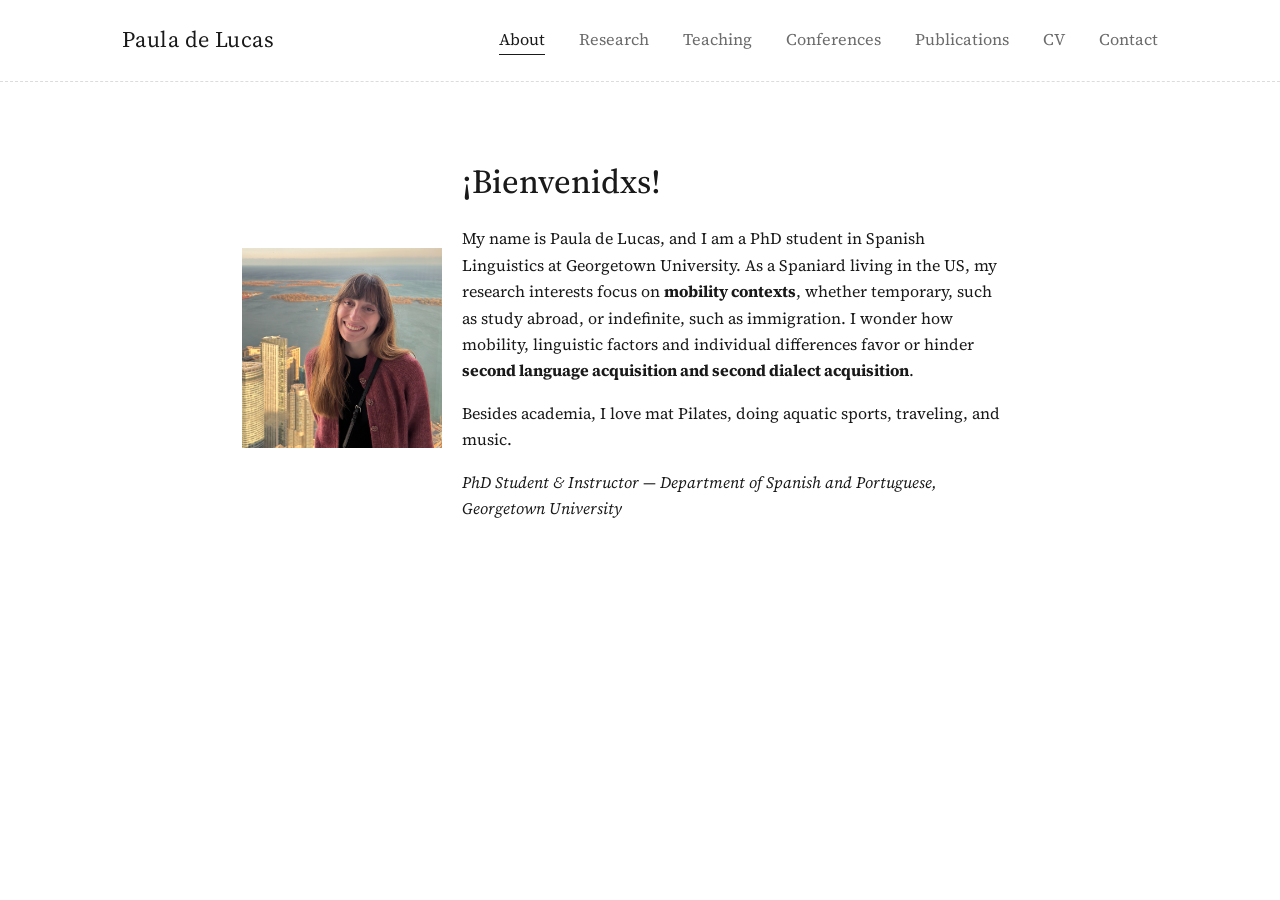
==== index.html @ e46f00f1 "Update index.html" ====
<!DOCTYPE html>
<html lang="es">
<head>
<meta charset="UTF-8">
<meta name="viewport" content="width=device-width, initial-scale=1.0">
<title>Paula de Lucas — Perfil académico</title>
<link rel="preconnect" href="https://fonts.googleapis.com">
<link rel="preconnect" href="https://fonts.gstatic.com" crossorigin>
<link href="https://fonts.googleapis.com/css2?family=Source+Serif+4:ital,wght@0,400;0,500;0,600;1,400&display=swap" rel="stylesheet">
<link rel="stylesheet" href="style.css">
</head>
<body>

<header class="topbar">
  <div class="topbar-inner">
    <a href="index.html" class="brand">Paula de Lucas</a>
    <nav class="nav">
      <a href="index.html" class="active">About</a>
      <a href="research.html">Research</a>
      <a href="teaching.html">Teaching</a>
      <a href="conferences.html">Conferences</a>
      <a href="publications.html">Publications</a>
      <a href="cv.html">CV</a>
      <a href="contact.html">Contact</a>
    </nav>
    <button class="nav-toggle" aria-label="Abrir menú" aria-expanded="false">
      <span></span><span></span><span></span>
    </button>
  </div>
</header>

<main>

  <section id="about" class="section about">
    <div class="about-grid">
      <img class="portrait" src="images/Foto-perfil.png" alt="Foto de perfil">
      <div class="about-text">
        <h1>¡Bienvenidxs!</h1>
        <p>
          My name is Paula de Lucas, and I am a PhD student in Spanish Linguistics at Georgetown University. As a Spaniard living in the US, my research interests focus on <b>mobility contexts</b>, whether temporary, such as study abroad, or indefinite, such as immigration. I wonder how mobility, linguistic factors and individual differences favor or hinder <b>second language acquisition and second dialect acquisition</b>.
        </p>
        <p>
        Besides academia, I love mat Pilates, doing aquatic sports, traveling, and music. 
          </p>
        <p class="role">PhD Student & Instructor — Department of Spanish and Portuguese, Georgetown University</p>
      </div>
    </div>
  </section>

<footer class="footer">
  <span id="last-updated"></span>
</footer>

<script src="script.js"></script>
</body>
</html>
---- style.css ----
:root {
  --ink: #1a1a1a;
  --muted: #6b6b6b;
  --line: #dcdcdc;
  --bg: #ffffff;
  --accent: #7b2d26;
  --max-width: 860px;
}

* { box-sizing: border-box; }

html { scroll-behavior: smooth; }

body {
  margin: 0;
  background: var(--bg);
  color: var(--ink);
  font-family: "Source Serif 4", Georgia, "Times New Roman", serif;
  line-height: 1.65;
  -webkit-font-smoothing: antialiased;
}

a {
  color: inherit;
  text-decoration: none;
}

/* ---------- Top bar ---------- */

.topbar {
  position: sticky;
  top: 0;
  background: var(--bg);
  z-index: 10;
  border-bottom: 1px dashed var(--line);
}

.topbar-inner {
  max-width: 1100px;
  margin: 0 auto;
  padding: 22px 32px;
  display: flex;
  align-items: center;
  justify-content: space-between;
}

.brand {
  font-size: 1.4rem;
  letter-spacing: 0.02em;
}

.nav {
  display: flex;
  gap: 34px;
}

.nav a {
  color: var(--muted);
  font-size: 1.02rem;
  padding-bottom: 2px;
  border-bottom: 1px solid transparent;
  transition: color 0.15s ease, border-color 0.15s ease;
}

.nav a:hover,
.nav a:focus-visible,
.nav a.active {
  color: var(--ink);
  border-color: var(--ink);
}

.nav-toggle {
  display: none;
  flex-direction: column;
  gap: 5px;
  background: none;
  border: none;
  cursor: pointer;
  padding: 4px;
}

.nav-toggle span {
  width: 22px;
  height: 1.5px;
  background: var(--ink);
}

/* ---------- Sections ---------- */

.section {
  max-width: var(--max-width);
  margin: 0 auto;
  padding: 72px 32px;
  border-bottom: 1px dashed var(--line);
}

.section:last-of-type {
  border-bottom: none;
}

.section h2 {
  font-size: 1.7rem;
  font-weight: 500;
  margin: 0 0 24px;
}

.section p {
  color: var(--ink);
  max-width: 68ch;
}

/* About */

.about-grid {
  display: grid;
  grid-template-columns: 180px 1fr;
  gap: 40px;
  align-items: center;
}

.portrait {
  width: 200px;
  height: 200px;
  background: linear-gradient(160deg, #e4e4e4, #cfcfcf);
  object-fit: cover;
  display: block;
}

.about-text h1 {
  font-size: 2.1rem;
  font-weight: 500;
  margin: 0 0 6px;
}

.role {
  color: var(--muted);
  font-style: italic;
  margin-top: 0;
  margin-bottom: 20px;
}

/* Research */

.research {
  max-width: none;
  padding-left: 32px;
  padding-right: 32px;
}

.research h2,
.research > p {
  max-width: var(--max-width);
  margin-left: auto;
  margin-right: auto;
}

.cards {
  grid-template-columns: repeat(2, 1fr);
  display: grid;
  gap: 32px;
  margin-top: 40px;
  padding-left: 32px;
  padding-right: 32px;
}

.card {
   grid-template-columns: repeat(2, 1fr);
  border-top: 2px solid var(--accent);
  padding-top: 18px;
  padding-left: 32px;
  padding-right: 32px;
}

.card h3 {
   grid-template-columns: repeat(2, 1fr);
  font-size: 1.15rem;
  font-weight: 600;
  color: var(--accent);
  margin: 0 0 10px;
  padding-left: 32px;
  padding-right: 32px;
}

.card p {
  color: var(--ink);
  font-size: 1rem;
}

.card em {
  font-style: italic;
}

/* Lists (teaching, conferences, publications) */

.list {
  list-style: none;
  margin: 0;
  padding: 0;
}

.list li {
  display: flex;
  flex-direction: column;
  padding: 18px 0;
  border-top: 1px solid var(--line);
}

.list li:last-child {
  border-bottom: 1px solid var(--line);
}

.list-title {
  font-size: 1.05rem;
}

.list-meta {
  color: var(--muted);
  font-size: 0.92rem;
  margin-top: 4px;
}

.list.numbered {
  counter-reset: pub;
}

.list.numbered li {
  padding-left: 34px;
  position: relative;
}

.list.numbered li::before {
  counter-increment: pub;
  content: "[" counter(pub) "]";
  position: absolute;
  left: 0;
  color: var(--muted);
  font-size: 0.9rem;
}

/* Conferences gallery */

.conferences {
  max-width: none;
  padding-left: 32px;
  padding-right: 32px;
}

.conferences h2 {
  max-width: var(--max-width);
  margin-left: auto;
  margin-right: auto;
}

.gallery {
  display: flex;
  gap: 24px;
  overflow-x: auto;
  scroll-snap-type: x proximity;
  padding-bottom: 16px;
  max-width: 1100px;
  margin: 0 auto;
  scrollbar-color: var(--line) transparent;
}

.gallery::-webkit-scrollbar {
  height: 6px;
}

.gallery::-webkit-scrollbar-thumb {
  background: var(--line);
}

.gallery-card {
  flex: 0 0 300px;
  scroll-snap-align: start;
  border: 1px solid var(--line);
  display: flex;
  flex-direction: column;
  background: var(--bg);
}

.gallery-image {
  width: 100%;
  aspect-ratio: 16 / 10;
  background: #d8d8d8;
  overflow: hidden;
}

.gallery-image img {
  width: 100%;
  height: 100%;
  object-fit: cover;
  display: block;
}

.gallery-body {
  padding: 20px;
  display: flex;
  flex-direction: column;
  gap: 8px;
  flex: 1;
}

.gallery-body h3 {
  font-size: 1.3rem;
  font-weight: 500;
  color: var(--accent);
  margin: 0;
}

.gallery-subtitle {
  color: var(--muted);
  font-size: 0.85rem;
  font-style: italic;
  margin: 0;
}

.gallery-desc {
  font-size: 0.92rem;
  color: var(--ink);
  margin: 0;
  flex: 1;
}

.btn {
  align-self: flex-start;
  background: var(--accent);
  color: #ffffff;
  padding: 10px 18px;
  font-size: 0.92rem;
  margin-top: 8px;
  border: 1px solid var(--accent);
  transition: background 0.15s ease, color 0.15s ease;
}

.btn:hover,
.btn:focus-visible {
  background: #5f221c;
}

/* CV */

.cv-link {
  display: inline-block;
  margin-top: 8px;
  border-bottom: 1px solid var(--ink);
  padding-bottom: 2px;
}

.find-me {
  display: flex;
  align-items: center;
  flex-wrap: wrap;
  gap: 20px;
  margin-top: 48px;
}

.find-me-label {
  color: var(--accent);
  font-size: 1.1rem;
}

.find-me-buttons {
  display: flex;
  flex-wrap: wrap;
  gap: 16px;
}

.btn-pill {
  background: var(--accent);
  color: #ffffff;
  padding: 12px 22px;
  border-radius: 6px;
  font-size: 0.95rem;
  border: 1px solid var(--accent);
  transition: background 0.15s ease;
}

.btn-pill:hover,
.btn-pill:focus-visible {
  background: #5f221c;
}

/* Contact */

.contact p {
  margin-bottom: 18px;
}

/* Contact */
 
.contact p {
  margin-bottom: 18px;
}
 

/* ---------- Footer / date bar ---------- */

.footer {
  text-align: center;
  padding: 22px 32px 40px;
  color: var(--muted);
  font-size: 0.88rem;
}

/* ---------- Responsive ---------- */

@media (max-width: 720px) {
  .nav {
    position: absolute;
    top: 100%;
    left: 0;
    right: 0;
    background: var(--bg);
    border-bottom: 1px dashed var(--line);
    flex-direction: column;
    gap: 0;
    display: none;
  }

  .nav.open {
    display: flex;
  }

  .nav a {
    padding: 14px 32px;
    border-bottom: 1px solid var(--line);
  }

  .nav-toggle {
    display: flex;
  }

  .about-grid {
    grid-template-columns: 1fr;
  }

  .portrait {
    width: 120px;
    height: 120px;
  }

  .cards {
    grid-template-columns: 1fr;
    gap: 24px;
  }
}

@media (prefers-reduced-motion: reduce) {
  html { scroll-behavior: auto; }
}
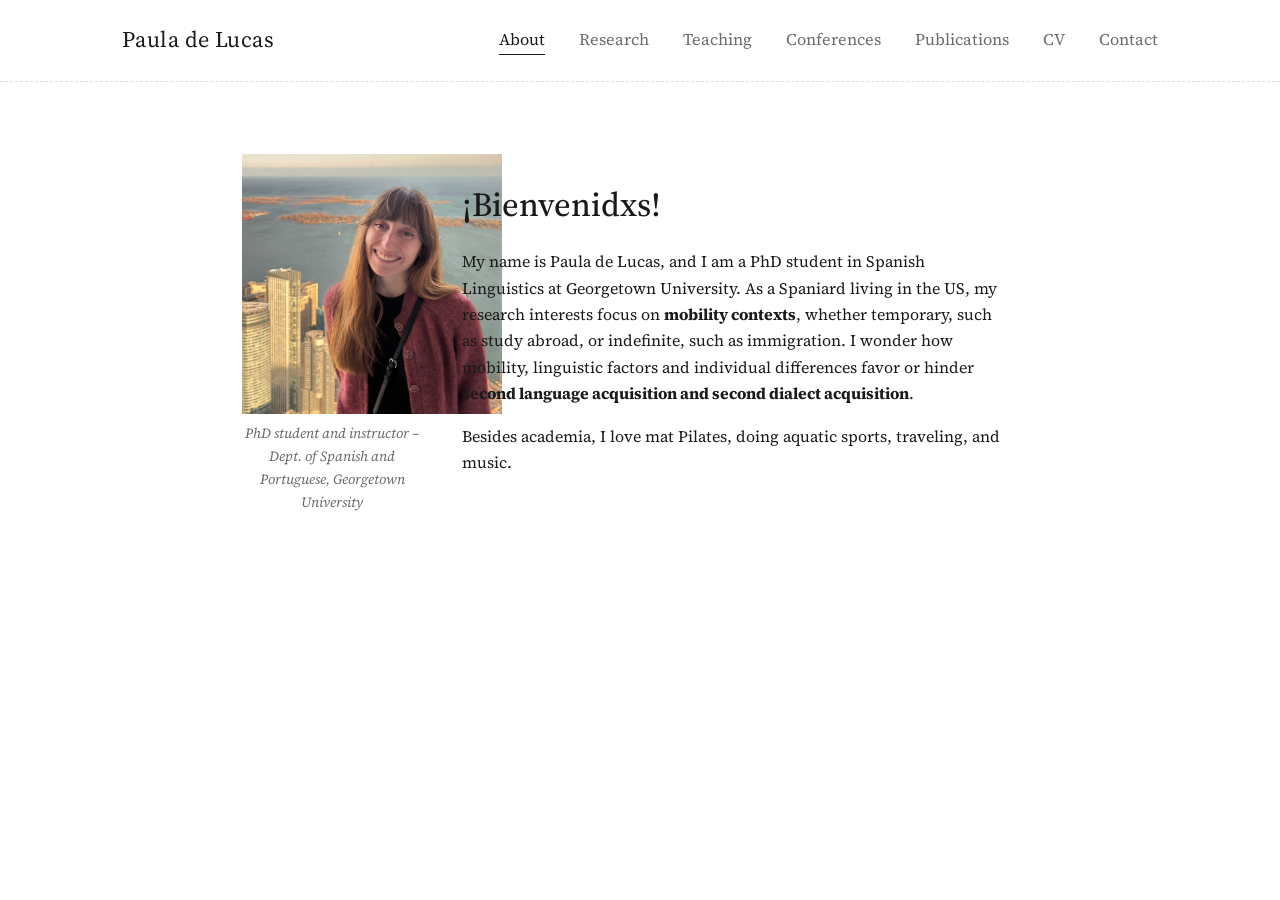
==== commit 091725ff: "Enhance profile section with figure and caption Updated the profile section to include a figure with" ====
--- a/index.html
+++ b/index.html
@@ -33,7 +33,10 @@
 
   <section id="about" class="section about">
     <div class="about-grid">
-      <img class="portrait" src="images/Foto-perfil.png" alt="Foto de perfil">
+       <figure class="portrait-container">
+           <img class="portrait" src="images/Foto-perfil.png" alt="Foto de perfil">
+            <figcaption>PhD student and instructor – Dept. of Spanish and Portuguese, Georgetown University</figcaption>
+       </figure>
       <div class="about-text">
         <h1>¡Bienvenidxs!</h1>
         <p>
@@ -42,7 +45,6 @@
         <p>
         Besides academia, I love mat Pilates, doing aquatic sports, traveling, and music. 
           </p>
-        <p class="role">PhD Student & Instructor — Department of Spanish and Portuguese, Georgetown University</p>
       </div>
     </div>
   </section>
--- a/style.css
+++ b/style.css
@@ -119,11 +119,24 @@
 }
 
 .portrait {
-  width: 200px;
-  height: 200px;
+  width: 260px;
+  height: 260px;
   background: linear-gradient(160deg, #e4e4e4, #cfcfcf);
   object-fit: cover;
   display: block;
+}
+
+.portrait-container {
+  display: inline-block; /* O el ancho que necesites */
+  margin: 0;
+}
+
+.portrait-container figcaption {
+  font-size: 14px;
+  margin-top: 8px;
+  color: var(--muted);
+  font-style: italic;
+  text-align: center; /* Opcional para centrar el pie de foto */
 }
 
 .about-text h1 {
@@ -275,6 +288,10 @@
   scroll-snap-align: start;
   border: 1px solid var(--line);
   display: flex;
+  justify-content: center; /* Centra las tarjetas horizontalmente */
+  align-items: center;     /* Centra las tarjetas verticalmente (si es necesario) */
+  flex-wrap: wrap;         /* Permite que bajen de línea si no caben */
+  gap: 20px;              /* Espacio entre tarjetas */
   flex-direction: column;
   background: var(--bg);
 }
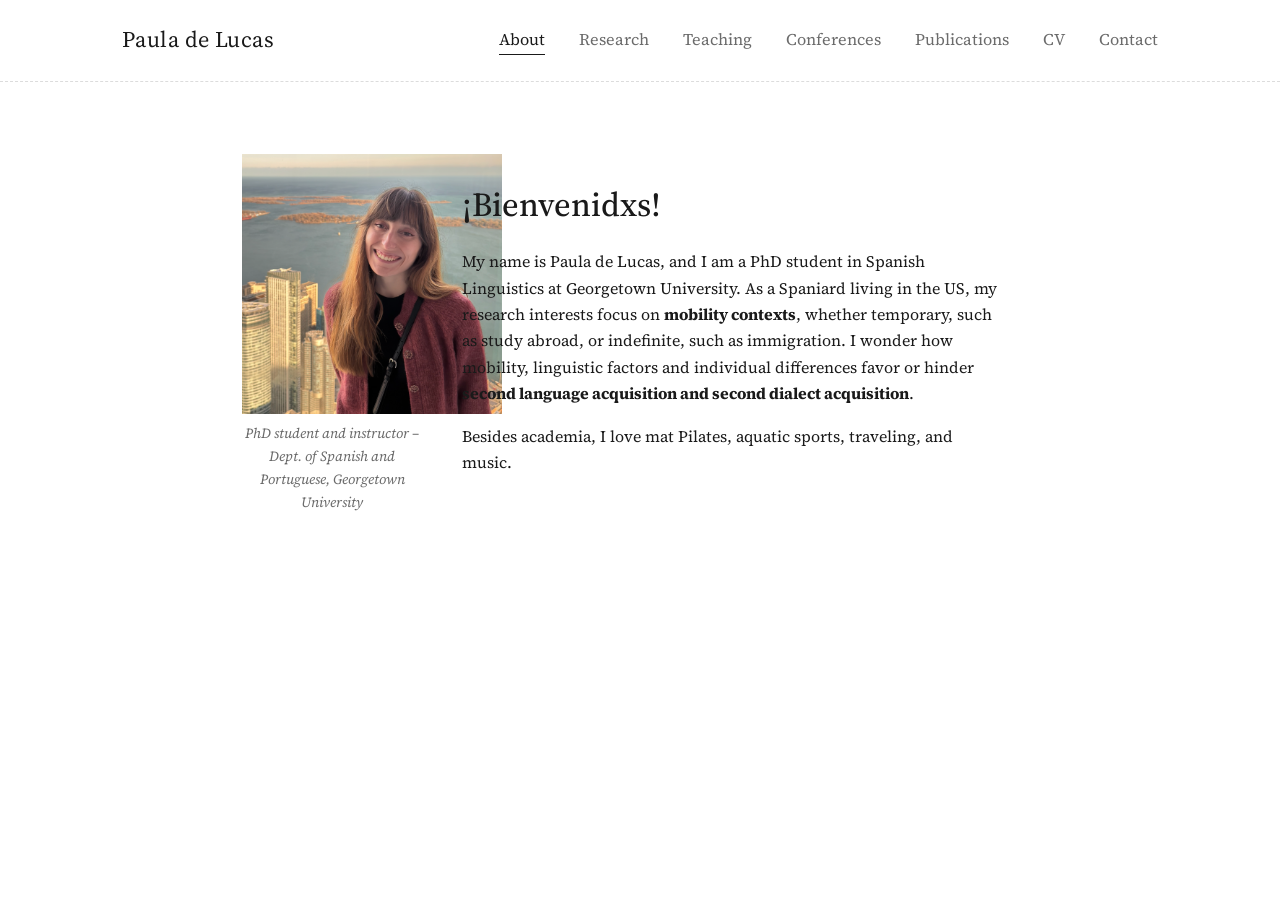
==== commit 3463349e: "Remove redundant 'doing' from hobbies list" ====
--- a/index.html
+++ b/index.html
@@ -43,7 +43,7 @@
           My name is Paula de Lucas, and I am a PhD student in Spanish Linguistics at Georgetown University. As a Spaniard living in the US, my research interests focus on <b>mobility contexts</b>, whether temporary, such as study abroad, or indefinite, such as immigration. I wonder how mobility, linguistic factors and individual differences favor or hinder <b>second language acquisition and second dialect acquisition</b>.
         </p>
         <p>
-        Besides academia, I love mat Pilates, doing aquatic sports, traveling, and music. 
+        Besides academia, I love mat Pilates, aquatic sports, traveling, and music. 
           </p>
       </div>
     </div>
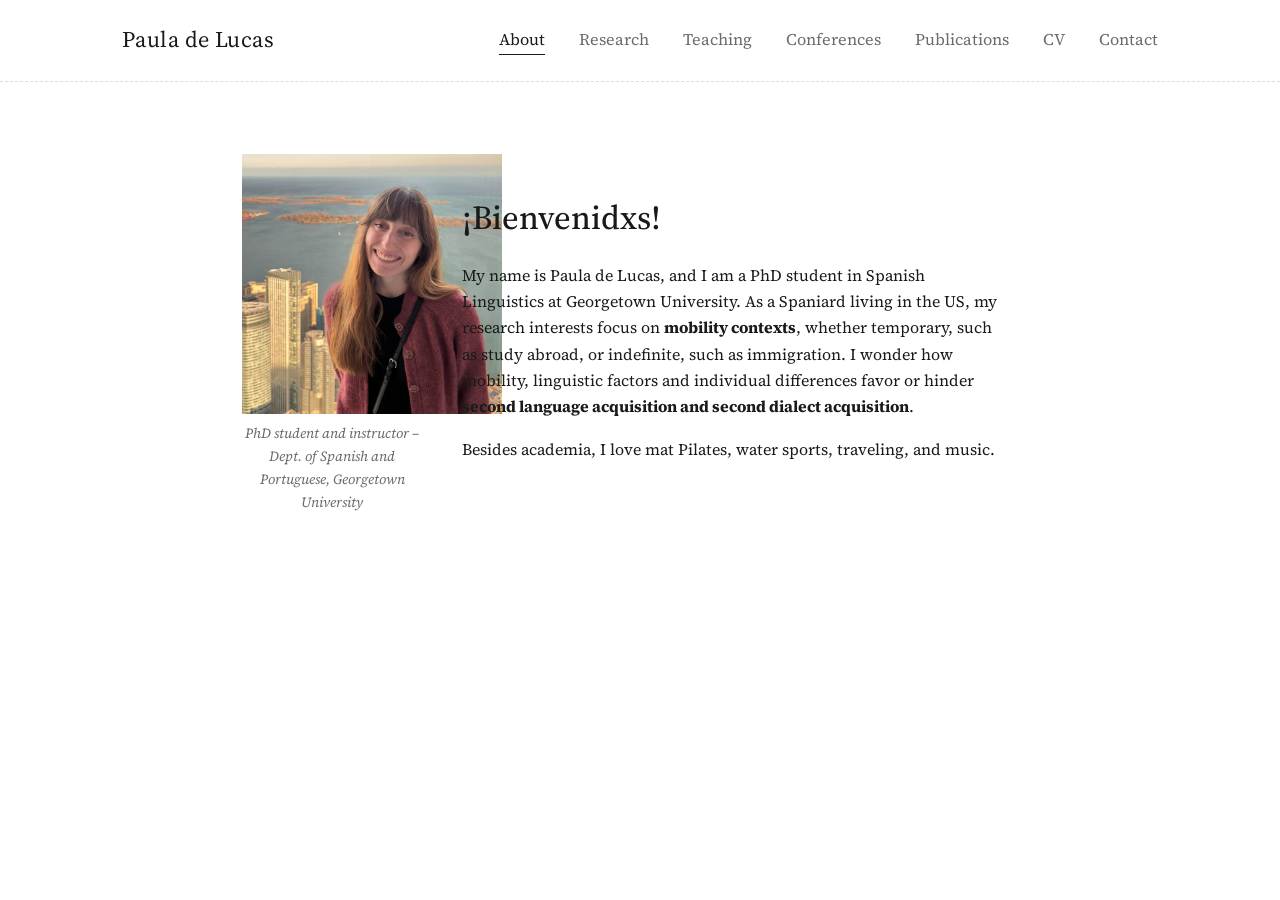
==== commit 253ad516: "Correct typo from 'aquatic' to 'water' sports" ====
--- a/index.html
+++ b/index.html
@@ -43,7 +43,7 @@
           My name is Paula de Lucas, and I am a PhD student in Spanish Linguistics at Georgetown University. As a Spaniard living in the US, my research interests focus on <b>mobility contexts</b>, whether temporary, such as study abroad, or indefinite, such as immigration. I wonder how mobility, linguistic factors and individual differences favor or hinder <b>second language acquisition and second dialect acquisition</b>.
         </p>
         <p>
-        Besides academia, I love mat Pilates, aquatic sports, traveling, and music. 
+        Besides academia, I love mat Pilates, water sports, traveling, and music. 
           </p>
       </div>
     </div>
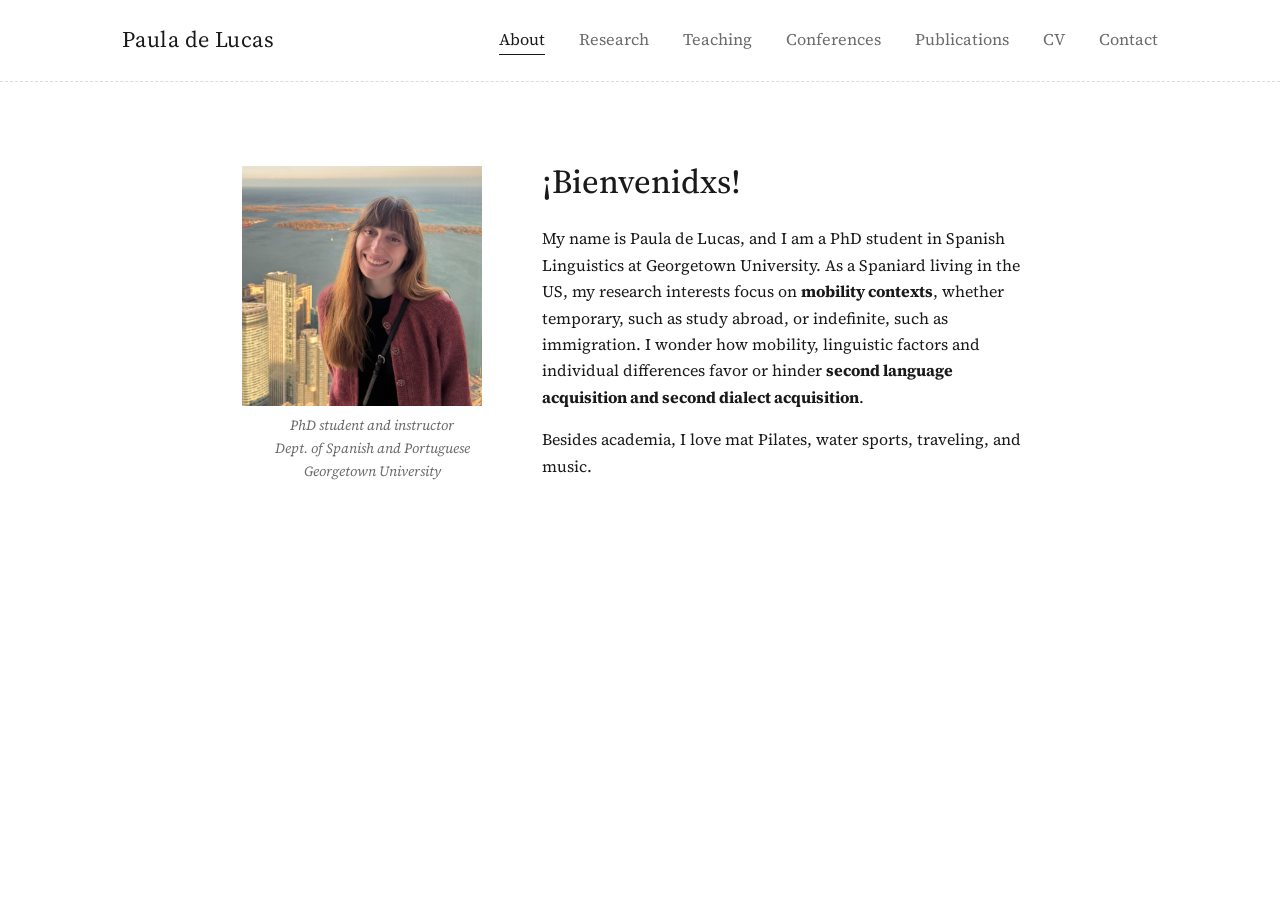
==== commit 2164b9aa: "Update index.html" ====
--- a/index.html
+++ b/index.html
@@ -35,7 +35,9 @@
     <div class="about-grid">
        <figure class="portrait-container">
            <img class="portrait" src="images/Foto-perfil.png" alt="Foto de perfil">
-            <figcaption>PhD student and instructor – Dept. of Spanish and Portuguese, Georgetown University</figcaption>
+            <figcaption>PhD student and instructor<br>
+              Dept. of Spanish and Portuguese<br>
+              Georgetown University</figcaption>
        </figure>
       <div class="about-text">
         <h1>¡Bienvenidxs!</h1>
--- a/style.css
+++ b/style.css
@@ -113,14 +113,14 @@
 
 .about-grid {
   display: grid;
-  grid-template-columns: 180px 1fr;
+  grid-template-columns: 260px 1fr;
   gap: 40px;
   align-items: center;
 }
 
 .portrait {
-  width: 260px;
-  height: 260px;
+  width: 240px;
+  height: 240px;
   background: linear-gradient(160deg, #e4e4e4, #cfcfcf);
   object-fit: cover;
   display: block;
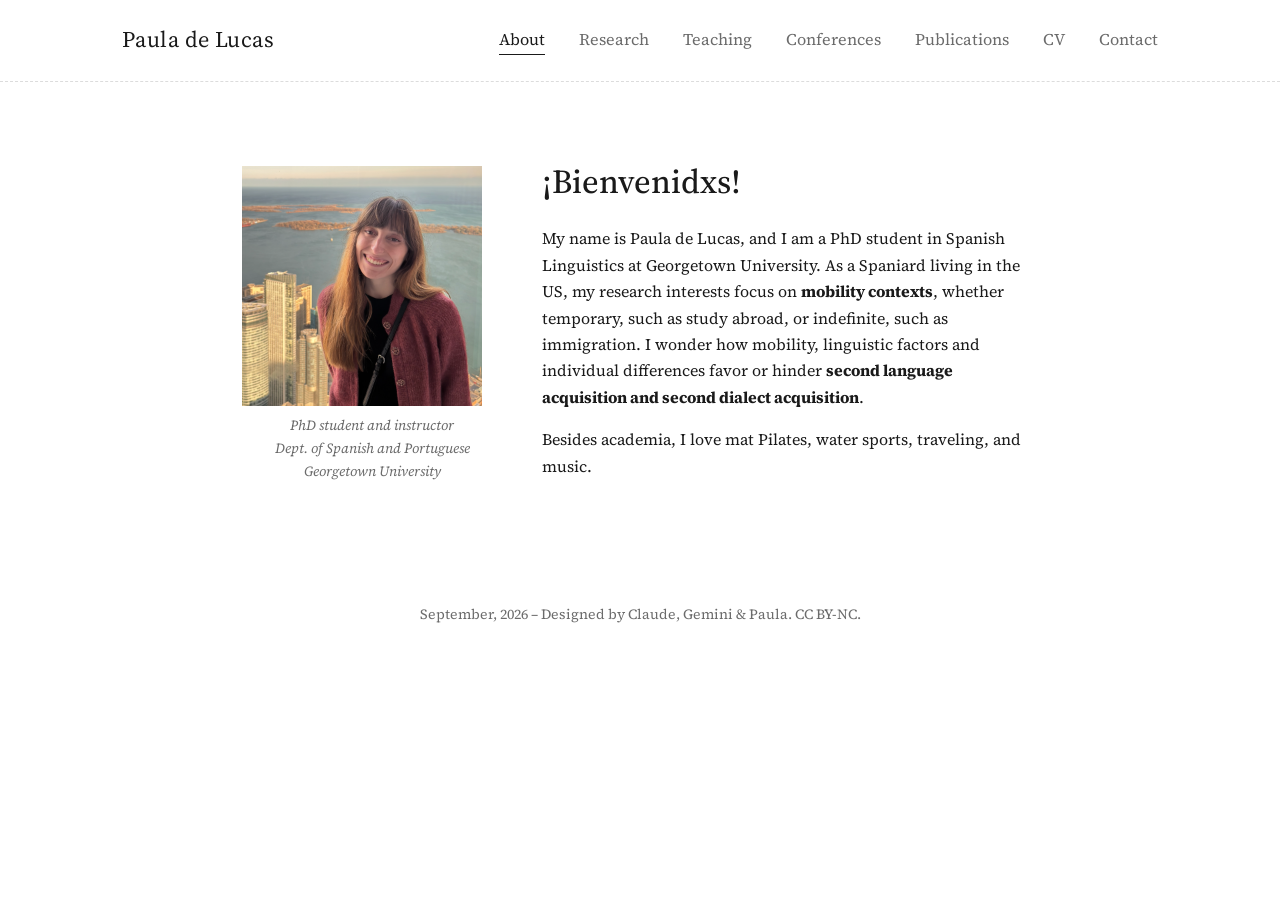
==== commit 02106b6d: "Update index.html" ====
--- a/index.html
+++ b/index.html
@@ -52,9 +52,10 @@
   </section>
 
 <footer class="footer">
-  <span id="last-updated"></span>
+  <p>September, 2026 – Designed by Claude, Gemini &amp; Paula. CC BY-NC.</p>
 </footer>
 
 <script src="script.js"></script>
 </body>
 </html>
+
--- a/style.css
+++ b/style.css
@@ -251,96 +251,89 @@
 }
 
 /* Conferences gallery */
-
+ 
 .conferences {
   max-width: none;
   padding-left: 32px;
   padding-right: 32px;
 }
-
+ 
 .conferences h2 {
   max-width: var(--max-width);
   margin-left: auto;
   margin-right: auto;
 }
-
+ 
 .gallery {
   display: flex;
-  gap: 24px;
-  overflow-x: auto;
-  scroll-snap-type: x proximity;
-  padding-bottom: 16px;
+  flex-direction: column;
   max-width: 1100px;
   margin: 0 auto;
-  scrollbar-color: var(--line) transparent;
-}
-
-.gallery::-webkit-scrollbar {
-  height: 6px;
-}
-
-.gallery::-webkit-scrollbar-thumb {
-  background: var(--line);
-}
-
+}
+ 
 .gallery-card {
-  flex: 0 0 300px;
-  scroll-snap-align: start;
-  border: 1px solid var(--line);
-  display: flex;
-  justify-content: center; /* Centra las tarjetas horizontalmente */
-  align-items: center;     /* Centra las tarjetas verticalmente (si es necesario) */
-  flex-wrap: wrap;         /* Permite que bajen de línea si no caben */
-  gap: 20px;              /* Espacio entre tarjetas */
-  flex-direction: column;
+  display: grid;
+  grid-template-columns: 280px 1fr 180px;
+  gap: 32px;
+  align-items: center;
+  padding: 36px 0;
+  border-top: 1px dashed var(--line);
   background: var(--bg);
 }
-
+ 
+  .gallery-card .btn {
+  justify-self: end;
+  align-self: center;   /* centrado verticalmente */
+}
+ 
+.gallery:last-child .gallery-card:last-child,
+.gallery-card:last-child {
+  border-bottom: 1px dashed var(--line);
+}
+ 
 .gallery-image {
   width: 100%;
-  aspect-ratio: 16 / 10;
+  aspect-ratio: 4 / 3;
   background: #d8d8d8;
   overflow: hidden;
 }
-
+ 
 .gallery-image img {
   width: 100%;
   height: 100%;
   object-fit: cover;
   display: block;
 }
-
+ 
 .gallery-body {
-  padding: 20px;
   display: flex;
   flex-direction: column;
   gap: 8px;
-  flex: 1;
-}
-
+}
+ 
 .gallery-body h3 {
   font-size: 1.3rem;
   font-weight: 500;
   color: var(--accent);
   margin: 0;
 }
-
+ 
 .gallery-subtitle {
   color: var(--muted);
   font-size: 0.85rem;
   font-style: italic;
   margin: 0;
 }
-
+ 
 .gallery-desc {
   font-size: 0.92rem;
   color: var(--ink);
   margin: 0;
-  flex: 1;
-}
-
+}
+ 
 .btn {
   align-self: flex-start;
+ 
   background: var(--accent);
   color: #ffffff;
   padding: 10px 18px;
@@ -349,7 +342,7 @@
   border: 1px solid var(--accent);
   transition: background 0.15s ease, color 0.15s ease;
 }
-
+ 
 .btn:hover,
 .btn:focus-visible {
   background: #5f221c;
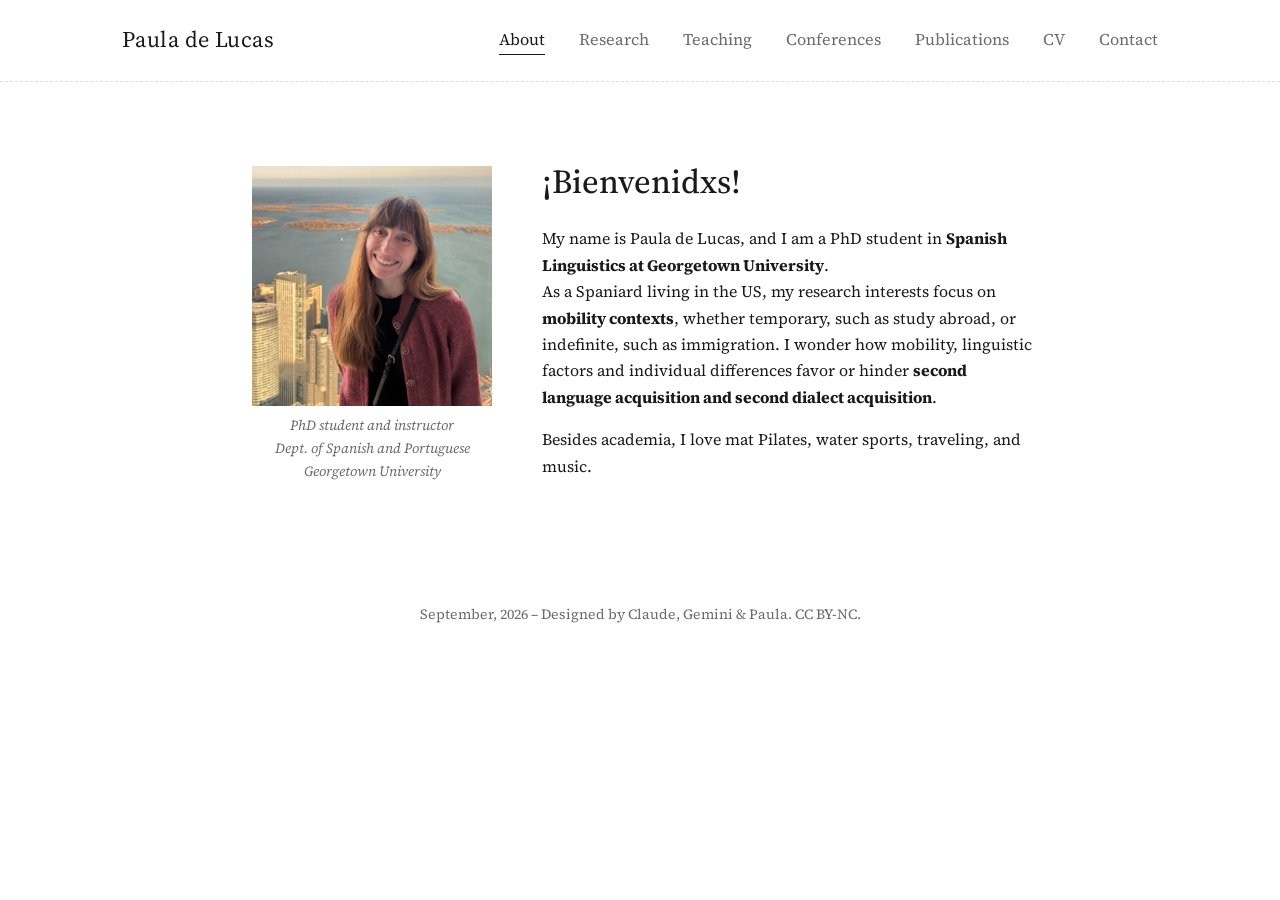
==== commit 78ecdc97: "Emphasize Spanish Linguistics in introduction Updated the introduction paragraph to emphasize the fi" ====
--- a/index.html
+++ b/index.html
@@ -42,7 +42,7 @@
       <div class="about-text">
         <h1>¡Bienvenidxs!</h1>
         <p>
-          My name is Paula de Lucas, and I am a PhD student in Spanish Linguistics at Georgetown University. As a Spaniard living in the US, my research interests focus on <b>mobility contexts</b>, whether temporary, such as study abroad, or indefinite, such as immigration. I wonder how mobility, linguistic factors and individual differences favor or hinder <b>second language acquisition and second dialect acquisition</b>.
+          My name is Paula de Lucas, and I am a PhD student in <b>Spanish Linguistics at Georgetown University</b>. <br>As a Spaniard living in the US, my research interests focus on <b>mobility contexts</b>, whether temporary, such as study abroad, or indefinite, such as immigration. I wonder how mobility, linguistic factors and individual differences favor or hinder <b>second language acquisition and second dialect acquisition</b>.
         </p>
         <p>
         Besides academia, I love mat Pilates, water sports, traveling, and music. 
--- a/style.css
+++ b/style.css
@@ -124,11 +124,13 @@
   background: linear-gradient(160deg, #e4e4e4, #cfcfcf);
   object-fit: cover;
   display: block;
+  margin: 0 auto;      
 }
 
 .portrait-container {
-  display: inline-block; /* O el ancho que necesites */
-  margin: 0;
+  display: block;       
+  margin: 0 auto;
+  text-align: center;   
 }
 
 .portrait-container figcaption {
@@ -445,15 +447,26 @@
     grid-template-columns: 1fr;
   }
 
-  .portrait {
-    width: 120px;
-    height: 120px;
-  }
+ .portrait {
+  width: 180px;  
+  height: 180px;
+}
+
 
   .cards {
     grid-template-columns: 1fr;
     gap: 24px;
   }
+
+  .gallery-card {
+    grid-template-columns: 1fr;
+    gap: 16px;
+    padding: 24px 0;
+  }
+
+  .gallery-card .btn {
+    justify-self: start;
+  }
 }
 
 @media (prefers-reduced-motion: reduce) {
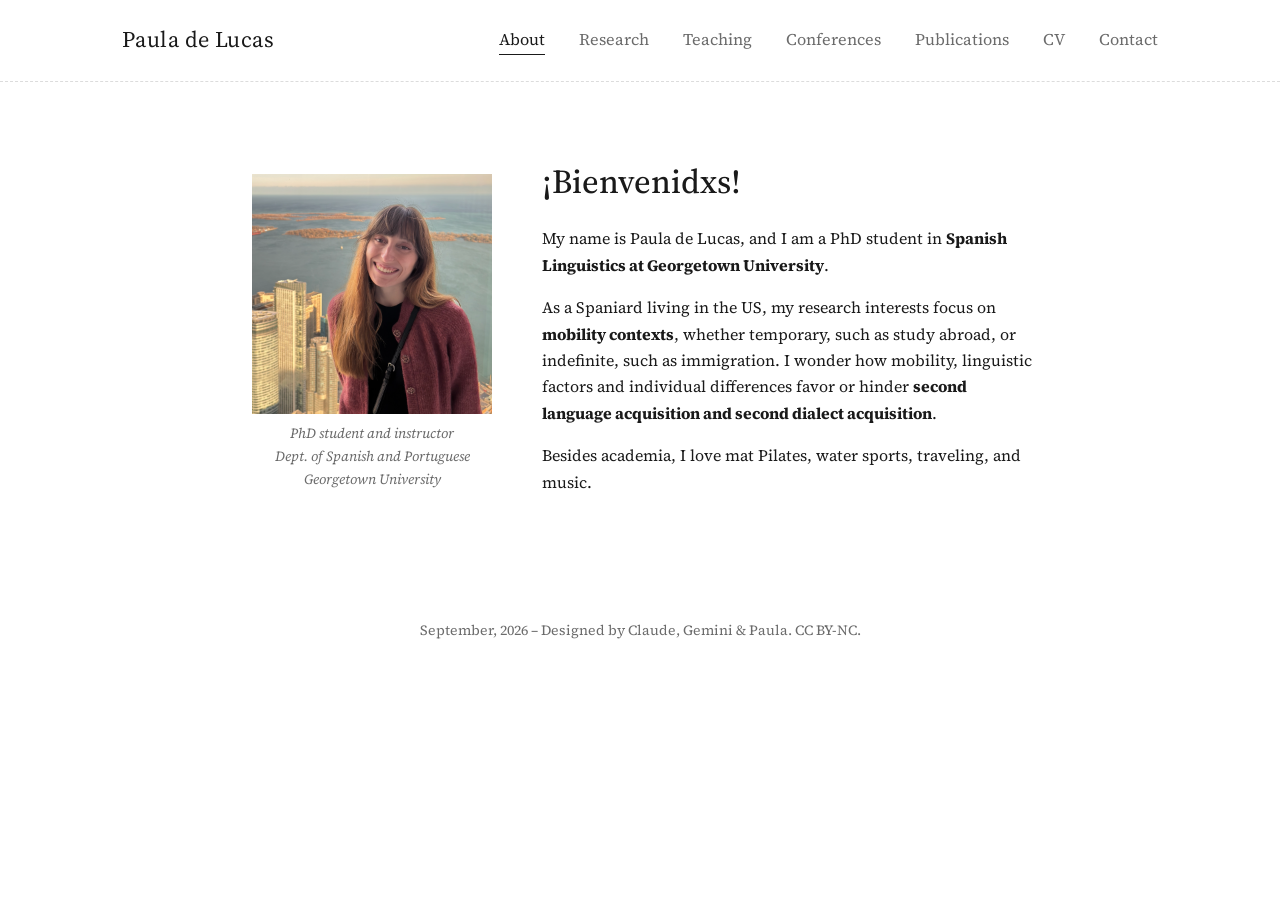
==== commit 760e9b40: "Refactor introduction paragraph in index.html Split the introduction paragraph into two separate par" ====
--- a/index.html
+++ b/index.html
@@ -42,7 +42,9 @@
       <div class="about-text">
         <h1>¡Bienvenidxs!</h1>
         <p>
-          My name is Paula de Lucas, and I am a PhD student in <b>Spanish Linguistics at Georgetown University</b>. <br>As a Spaniard living in the US, my research interests focus on <b>mobility contexts</b>, whether temporary, such as study abroad, or indefinite, such as immigration. I wonder how mobility, linguistic factors and individual differences favor or hinder <b>second language acquisition and second dialect acquisition</b>.
+          My name is Paula de Lucas, and I am a PhD student in <b>Spanish Linguistics at Georgetown University</b>.</p>
+        <p>
+          As a Spaniard living in the US, my research interests focus on <b>mobility contexts</b>, whether temporary, such as study abroad, or indefinite, such as immigration. I wonder how mobility, linguistic factors and individual differences favor or hinder <b>second language acquisition and second dialect acquisition</b>.
         </p>
         <p>
         Besides academia, I love mat Pilates, water sports, traveling, and music. 
